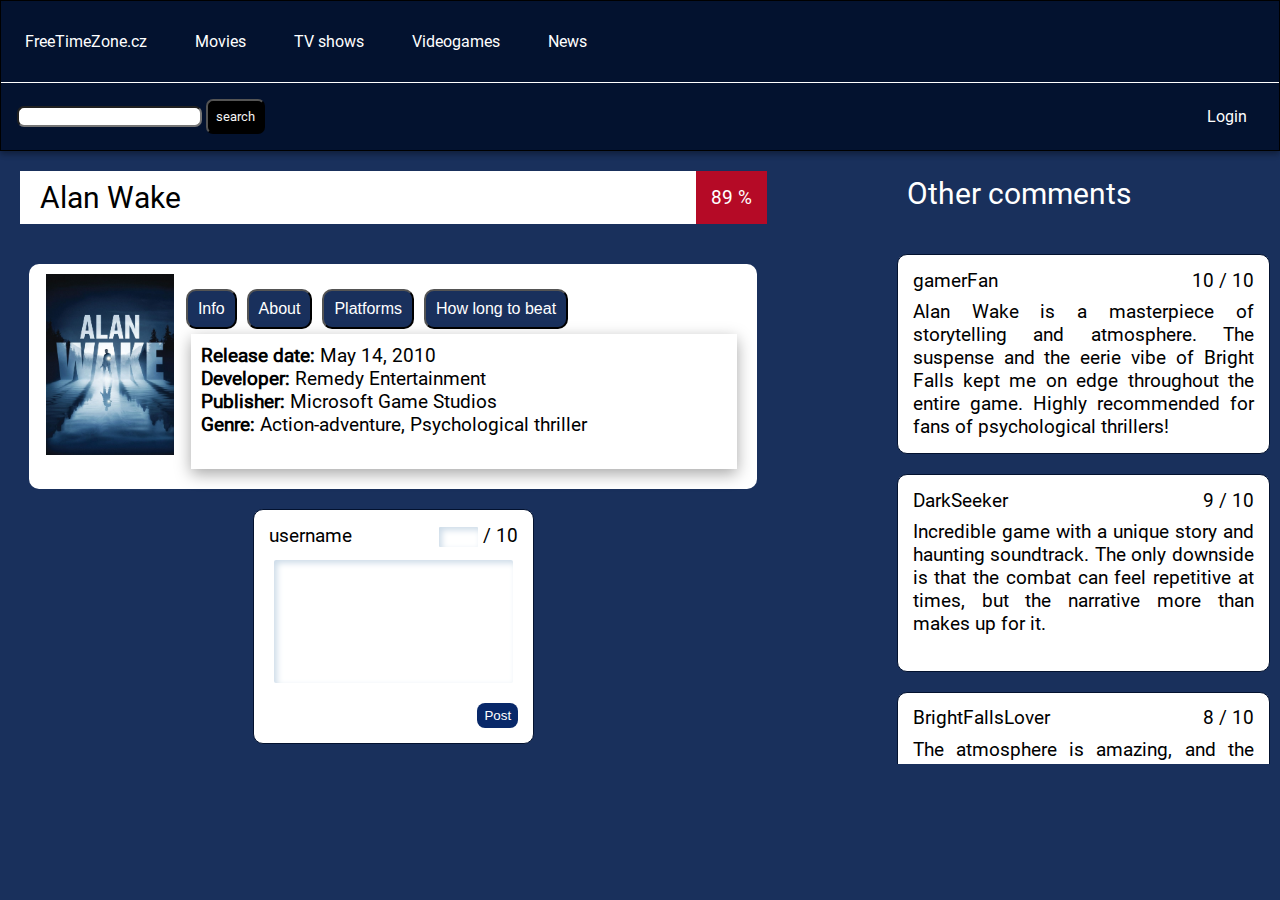
==== alan_wake.html @ 205c0676 "version 0.98" ====
<!DOCTYPE html>
<html lang="en">

<head>
    <meta charset="UTF-8">
    <meta name="viewport" content="width=device-width, initial-scale=1.0">
    <link rel="stylesheet" href="style.css">
    <title>Alan Wake</title>
</head>

<body>
    <nav class="nav-primary">
        <ul class="nav-primary__links">
            <li><a href="index.html">FreeTimeZone.cz</a></li>
            <li><a href="movies.html">Movies</a></li>
            <li><a href="shows.html">TV shows</a></li>
            <li><a href="videogames.html">Videogames</a></li>
            <li><a href="news.html">News</a></li>
            <li><a href="login.html" id="ul__login">Login</a></li>
        </ul>
        <form id="nav-primary__search">
            <input type="text">
            <input type="button" value="search">
        </form>
        <a href="login.html" id="login_under_ul">Login</a>
    </nav>
    <main class="main--title">
        <header class="title__header">
            <span class="title__header__name">Alan Wake</span>
            <div class="title__header__rating">89 %</div>
        </header>
        <div class="title__description">
            <img src="images/videogames/alan_wake.jpg" alt="Alan Wake">
            <div class="title__description__btns">
                <button onclick="openInfo()">Info</button>
                <button onclick="openAbout()">About</button>
                <button onclick="openPlatforms()">Platforms</button>
                <button onclick="openHowlongtobeat()">How long to beat</button>
            </div>
            <div class="title__description__info">
                <span id="title__description--bold">Release date:</span> May 14, 2010<br>
                <span id="title__description--bold">Developer:</span> Remedy Entertainment<br>
                <span id="title__description--bold">Publisher:</span> Microsoft Game Studios<br>
                <span id="title__description--bold">Genre:</span> Action-adventure, Psychological thriller<br><br>
            </div>

            <p class="title__description__about">Dive into the haunting world of Alan Wake, a psychological thriller where a writer’s words come to life, blurring the lines between reality and fiction. Set in the small town of Bright Falls, the game unravels a gripping narrative filled with suspense, mystery, and shadowy dangers. Alan must unravel the truth behind his wife’s disappearance while battling a dark presence that turns ordinary people into nightmarish foes. Will you brave the darkness and uncover the secrets of Bright Falls?</p>

            <div class="title__description__platforms">
                <ul>
                    <li>Xbox 360</li>
                    <li>Xbox one</li>
                    <li>Steam</li>
                    <li>Epic Games</li>
                </ul>
            </div>
            <div class="title__description__howlongtobeat">
                <class id="title__description--bold">story:</class> 7 h<br>
                <class id="title__description--bold">100%:</class> 20 h
            </div>
        </div>

        <script>
            const info = document.querySelector(".title__description__info");
            const about = document.querySelector(".title__description__about");
            const platforms = document.querySelector(".title__description__platforms");
            const Howlongtobeat = document.querySelector(".title__description__howlongtobeat");
            let active = info;

            active.style.display = "block";

            function openAbout() {
                active.style.display = "none";
                active = about;
                active.style.display = "block";
            }
            function openInfo() {
                active.style.display = "none";
                active = info;
                active.style.display = "block";
            }
            function openPlatforms() {
                active.style.display = "none";
                active = platforms;
                active.style.display = "block";
            }
            function openHowlongtobeat(){
                active.style.display = "none";
                active = Howlongtobeat;
                active.style.display = "block";
            }
        </script>

        <div class="title__user-comment">
            <header>
                username
                <span><input type="number" min="1" max="10" class="title__user-comment__rating"> / 10 </span>
            </header>
            <form>
                <textarea></textarea>
                <button type="submit">
                    Post
                </button>
            </form>
        </div>
        <header class="title__comments__other-comments">
            <h2>Other comments</h2>
        </header>
        <div class="title__comments">
            <div class="title__comments__comment">
                <header>
                    gamerFan
                    <span>10 / 10</span>
                </header>
                <p>Alan Wake is a masterpiece of storytelling and atmosphere. The suspense and the eerie vibe of Bright Falls kept me on edge throughout the entire game. Highly recommended for fans of psychological thrillers!</p>
            </div>
            <div class="title__comments__comment">
                <header>
                    DarkSeeker
                    <span>9 / 10</span>
                </header>
                <p>Incredible game with a unique story and haunting soundtrack. The only downside is that the combat can feel repetitive at times, but the narrative more than makes up for it.</p>
            </div>
            <div class="title__comments__comment">
                <header>
                    BrightFallsLover
                    <span>8 / 10</span>
                </header>
                <p>The atmosphere is amazing, and the story kept me hooked. I just wish there was more variety in the gameplay mechanics. Still, a fantastic experience!</p>
            </div>
            <div class="title__comments__comment">
                <header>
                    MysteryHunter
                    <span>10 / 10</span>
                </header>
                <p>Alan Wake is one of the best psychological thrillers out there. The attention to detail in the storytelling and world-building is phenomenal. A must-play!</p>
            </div>
        </div>
    </main>
</body>

</html>
---- style.css ----
@font-face {
    font-family: Roboto;
    src: url("fonts/Roboto-Regular.ttf");
}

@font-face {
    font-family: Roboto-medium;
    src: url("fonts/Roboto-Medium.ttf");
}
@font-face {
    font-family: Roboto-black;
    src: url("fonts/Roboto-Black.ttf");
}
@font-face {
    font-family: Roboto-italic;
    src: url("fonts/Roboto-Italic.ttf");
}
:ROOT {
    --color-background-A: #19305C;
    --color-element-A: #03122F;
    --font: "Roboto";
    --font-M: "Roboto-medium";
    --font-B: "Roboto-black";
    --font-I: "Roboto-italic";
    --font-background-articles: #03122F;
    --background--rating: #b50a26;
}

body {
    margin: 0;
    padding: 0;
    font-family: var(--font);
    background-color: var(--color-background-A);
}
.nav-primary {
    background-color: var(--color-element-A);
    border: black 1px solid;
    box-shadow: rgba(0, 0, 0, 0.16) 0px 3px 6px, rgba(0, 0, 0, 0.23) 0px 3px 6px;
    overflow: hidden;
}

.nav-primary__links {
    list-style-type: none;
    margin: 0;
    padding: 0;
    border-bottom: white solid 1px;
}

.nav-primary a, #ul__login {
    display: block;
    color: white;
    text-decoration: none;
    padding: 1rem 1.5rem;
    text-align: center;
    padding-top: auto;
    padding-bottom: auto;
    font-size: 1rem;
}
#ul__login{
    display: none;
}

.nav-primary a:hover {
    color: black;
    background-color: white;
    transition: color 0.1s ease-in;
    transition: background 0.1s ease;
    border-radius: 5px;
}

#login_under_ul {
    display: block;
    float: right;
    margin: 8px;
}

#nav-primary__search {
    margin: 1rem;
    display: inline-block;
}

#nav-primary__search input {
    border-radius: 7px;
}

#nav-primary__search input[type="button"] {
    background-color: black;
    color: whitesmoke;
    padding: 0.5rem 0.5rem;
    font-family: var(--font-A);
}

#nav-primary__search input[type="button"]:hover {
    background-color: orange;
    color: black;
    transition: background 0.1s ease;
    transition: color 0.1s ease;
    cursor: pointer;
}

#nav_primary__search input[type="text"] {
    padding: 0.5rem 0.625rem;
}

footer {
    background-color: var(--color-element-A);
    height: 5vh;
    color: white;
}

/*login.html and registration.html*/

.login {
    color: white;
    background-color: var(--color-element-A);
    padding: 50px;
    border-radius: 15px;
    box-shadow: rgba(0, 0, 0, 0.4) 0px 2px 4px, rgba(0, 0, 0, 0.3) 0px 7px 13px -3px, rgba(0, 0, 0, 0.2) 0px -3px 0px inset;
    position: absolute;
    top: 50%;
    left: 50%;
    transform: translate(-50%, -50%);
    text-align: center;
}
.login form {
    display: grid;
    grid-template-columns: 1fr;
    grid-row-gap: 5px;
    padding: 15px;
    color: white;
}
.login form input {
    background-color: white;
    border: none;
    padding: 5px;
    border-radius: 5px;
    color: black;
    margin-top: 5px;
    margin-bottom: 5px;
    margin-left: 5px;
}

.login form button {
    border-radius: 5px;
    padding: 5px 10px;
    margin: 5px;
    font-size: 1rem;
    background-color: white;
    cursor: pointer;
    justify-self: center;
}
.login form button:hover {
    background-color: #fffe;
    box-shadow: rgba(0, 0, 0, 0.25) 0px 54px 55px, rgba(0, 0, 0, 0.12) 0px -12px 30px, rgba(0, 0, 0, 0.12) 0px 4px 6px, rgba(0, 0, 0, 0.17) 0px 12px 13px, rgba(0, 0, 0, 0.09) 0px -3px 5px;
}
#registration__back{    
    display: block;
    width: 40px;
    filter: invert(1);
    padding: 5px;
    top:0;
    left: 0;
    cursor: pointer;
}
#registration__back:hover{
    filter: none;
    background-color: white;
    border-radius: 5px;
}
/* movies.html, tvshows.html and videogames.html */
#btn--filter{
    background-color: white;
    width: 100%;
    text-align: center;
    cursor: pointer;
    border: white 1px solid;

}
#btn--filter img {
    margin-top: 5px;
    margin-bottom: 5px;
}

#btn--filter:hover {
    background-color: var(--color-element-A);
}
#btn--filter:hover img {
    filter: invert(1);

}
.filters {
    display: none;
    color: white;
    background-color: var(--color-element-A);

}
.filters::first-line {
    font-weight: 600;
    font-size: 24px;
}

.list {
    display: grid;
    grid-template-columns: 1fr;
}
.list__title {
    width: 300px;
    position: relative;
    margin: 15px;
    padding-top: 15px;
    box-shadow: rgba(0, 0, 0, 0.35) 0px 5px 15px;
    justify-self: center;
    cursor: pointer;
    
}
.list__title:hover {
    transform: scale(1.05);
    box-shadow: rgba(0, 0, 0, 0.25) 0px 54px 55px, rgba(0, 0, 0, 0.12) 0px -12px 30px, rgba(0, 0, 0, 0.12) 0px 4px 6px, rgba(0, 0, 0, 0.17) 0px 12px 13px, rgba(0, 0, 0, 0.09) 0px -3px 5px;

}
.list__title__picture {
    width: fit-content;
    height: fit-content;
    position: relative;
    margin: auto;
}
.list__title__picture img {
    height: 300px;
    object-fit:inherit;
    margin-top: 15px;
    margin-bottom: 5px;
}

.list__title img:hover {
    transform: scale(1.01);
}
.list__title__rating{
    display: block;
    box-sizing: content-box;
    position: absolute;
    font: var(--font-B);
    font-size: 1.5rem;
    color: black;
    z-index: 1px;
    top: 0.8rem;
    left: 0;
    padding: 0.8rem;
    background-color:var(--background--rating);
    border-bottom-right-radius: 2px;  
}
.list__title__picture:hover  .list__title__rating{
    display: none;
}
.list__title__description {
    width: fit-content;
    display: block;
    margin: auto;
    padding-bottom: 30px;
    color: white;

}
.list__title__description__name {
    color: black;
    font: var(--font-B);
    font-size: 24px;
    margin-bottom: 10px;
    text-justify: center;

}
.list a {
    text-decoration: none;
}

/*Styles for all movies, shows and videogames*/


.title__header{
    position: sticky;
    top: 10px;
    background-color: white;
    display: flex;
    justify-content:space-between;
    margin: 20px;
}
.title__header__name{
    align-self: center;
    margin-left: 20px;
    background-color: white;
    font-size: 30px;
    color: black;
}
.title__header__rating{
    padding: 15px;
    align-self: center;
    background-color: #b50a26;
    color: white;

}
.title__description {
    border-radius: 10px;
    margin: 20px;
    background-color: white;
    padding: 10px;
    text-overflow:clip;
}
.title__description img {
    display: block;
    width: 25vh;
    margin-left: auto;
    margin-right: auto;
    margin-bottom: 10px;
}
.title__description__btns {
    margin-top: 10px;
    margin-bottom: 10px;
    display: flex;
    justify-content: flex-start;
    width: 100%;
    height: 50px;
}
.title__description__btns button {
    background-color: var(--color-background-A);
    color: white;
    font-size: 1rem;
    margin: 5px;
    padding: 5px 10px;
    border-radius: 10px;
    cursor: pointer;
}
.title__description__btns button:hover {
    background-color: #23437d ;
}
.title__description__info {
    display: none;
    box-shadow: rgba(0, 0, 0, 0.35) 0px 5px 15px;
    text-align: justify;
    margin: 10px;
    padding: 10px;
}
#title__description--bold {
    font: var(--font-B);
    font-weight: 600;
}
.title__description__about {
    display: none;
    margin: 10px;
    padding: 5px;
    box-shadow: rgba(0, 0, 0, 0.35) 0px 5px 15px;
    text-align: justify;
}
.title__description__platforms{
    margin: 10px;
    display: none;
    box-shadow: rgba(0, 0, 0, 0.35) 0px 5px 15px;
}
.title__description__episodes{
    display: none;
}
.title__description__howlongtobeat{
    margin: 10px;
    padding: 10px;
    display: none;
    box-shadow: rgba(0, 0, 0, 0.35) 0px 5px 15px;
}

.title__description__episodes select{
    margin-top: 20px;
    margin-left: 20px;
    padding: 10px 0px;
    font-size: 1rem;
}
.title__description__episodes > #episodes > ol{
    box-shadow: rgba(0, 0, 0, 0.35) 0px 5px 15px;
    padding-top: 10px;
    padding-bottom: 10px;

}
.title__user-comment{
    width: calc(90% - 20px);
    aspect-ratio: 2;
    margin: auto;
    margin-bottom: 20px;
    display: grid;
    grid-template-columns: 1fr;
    grid-template-rows: 30px 1fr;
    grid-template-areas: "header"
                         "form";
    background-color: white;
    border: #03122F 1px solid;
    padding: 10px;
    border-radius: 10px;
}

.title__user-comment > header {
    grid-area: "header";
    display: flex;
    justify-content: space-between;
    align-items: center;
    margin: 5px;
}
.title__user-comment > form {
    grid-area: "form" ;
    justify-content: end;
}

.title__user-comment textarea {
    width: 90%;
    aspect-ratio: 2;
    margin: 10px;
    padding: 3px;
    resize: none;
    border: none;
    box-shadow: rgb(204, 219, 232) 3px 3px 6px 0px inset, rgba(255, 255, 255, 0.5) -3px -3px 6px 1px inset;
    border-radius: 2px;
    text-overflow: ellipsis;
    text-align: justify;
}
.title__user-comment button {
    display: block;
    margin: 5px;
    padding: 5px 7px;
    justify-self: end;
    color: white;
    background-color:#082869;
    border: none;
    border-radius: 8px;
    cursor: pointer;
}
.title__user-comment button:hover {
    background-color:#051a44 ;
    box-shadow: rgba(0, 0, 0, 0.15) 1.95px 1.95px 2.6px;
    transition: background 0.1s ease;
}
.title__user-comment__rating {
    font-size: 16px;
    width:35px;
    border: none;
    border-radius: 1px;
    box-shadow: rgb(204, 219, 232) 3px 3px 6px 0px inset, rgba(255, 255, 255, 0.5) -3px -3px 6px 1px inset;
    
}
.title__comments {
    display: flex;
    justify-content: center;
    flex-wrap: wrap;
}
.title__comments__comment {
    width: 90%;
    margin: 20px;
    aspect-ratio: 2;
    display: grid;
    grid-template-columns: 1fr;
    grid-template-rows: 30px 1fr;
    grid-template-areas: "header"
                         "review";
    background-color: white;
    border: #03122F 1px solid;
    padding: 10px;
    margin: 10px;
    border-radius: 10px;
}
.title__comments__comment header {
    grid-area: "header";
    display: flex;
    justify-content: space-between;
    align-items: center;
    margin: 5px;
}
.title__comments__comment p {
    grid-area: "review";
    margin: 5px;
    text-align: justify;
}
.title__comments__other-comments h2{
    color:white;
    font: var(--font-B);
    margin-left: 20px;
    font-size: 30px;
}

/* News */
.news {
    margin: 20px;
    display: flex;
    flex-direction: row;
    justify-content: center;
    flex-wrap: wrap;

}
.news article {
    display: grid;
    grid-template-columns: 1fr;
    grid-template-rows: 50px 1fr;
    margin: 20px;
    padding: 10px;
    aspect-ratio: 16/9;
    max-width: 15rem;
    flex-grow: 1;
    padding: 20px;
    border-radius: 15px;
    background-color:var(--font-background-articles);
    color:white;
    box-shadow: rgba(0, 0, 0, 0.25) 0px 54px 55px, rgba(0, 0, 0, 0.12) 0px -12px 30px, rgba(0, 0, 0, 0.12) 0px 4px 6px, rgba(0, 0, 0, 0.17) 0px 12px 13px, rgba(0, 0, 0, 0.09) 0px -3px 5px;
    cursor: pointer;
}
.news article:hover {
    transform: scale(1.05);
}
.news a {
    text-decoration: none;
}
.news article header {
    align-self: center;
    text-align: center;
    margin-bottom: 10px;
    font-family: var(--font-B);
}

.news article section {
    text-align: justify;
    color:white;
}
#news--videogame {
    border:#64F58D 10px solid;
}
#news--tvshow {
    border: #C75000 10px solid;
}
#news--movie {
    border: #621B00 10px solid;
}
#news__article__release-date{
    font-family: var(--font-I);
    font-weight: 300;
    font-style: italic;
    text-align: right;
    margin-top: 5px;
}
.news__aside-opener{
    width: 100%;
    height: 50px;
    cursor: pointer;
}
.news__aside-opener > img {
    height: 30px;
    margin-top: auto;
    margin-bottom: auto;
}
.news__aside-opener:hover {
    background-color: black;
}
.news__aside-opener:hover > img {
    filter: invert(1);
}
.news__opener--package{
    position: sticky;
    top: 0;
}
.news__aside{
    display: none;
    height: fit-content;
    background-color: var(--color-element-A);
    color: white;
    padding: 20px;
    box-shadow: rgba(50, 50, 93, 0.25) 0px 13px 27px -5px, rgba(0, 0, 0, 0.3) 0px 8px 16px -8px;
}
.news__aside__sort{
    margin-bottom: 15px;
}
.news__aside__sort::first-line{
    font-size: 20px;
    font-weight: 600;
}
.news__aside__newsletter > label{
    margin-right: 10px;
}
/* article.html */
.article__author {
    height: 100px;
    margin: 15px;
    color: white;
}
.article__author > img {
    width: 50px;
    filter: invert(1);
}
.main--article article {
    box-shadow: rgba(0, 0, 0, 0.25) 0px 54px 55px, rgba(0, 0, 0, 0.12) 0px -12px 30px, rgba(0, 0, 0, 0.12) 0px 4px 6px, rgba(0, 0, 0, 0.17) 0px 12px 13px, rgba(0, 0, 0, 0.09) 0px -3px 5px;
    color: white;
    background-color: var(--color-element-A);
    padding: 10px;
}
.main--article article section {
    text-justify: justify;
    color: white;
    margin: 10px;
}
.main--article article header {
    margin-left: 10px;
}
.article__release-date {
    font-style: italic;
    margin: 10px;
}
.article__user-comment{
    color: white;
    width: calc(90% - 20px);
    aspect-ratio: 2;
    margin: auto;
    margin-top: 20px;
    margin-bottom: 20px;
    display: grid;
    grid-template-columns: 1fr;
    grid-template-rows: 30px 1fr;
    grid-template-areas: "header"
                         "form";
    background-color: var(--color-element-A);
    border: #03122F 1px solid;
    padding: 10px;
    border-radius: 10px;
}

.article__user-comment > header {
    color: white;
    grid-area: "header";
    margin: 5px;
}
.article__user-comment > form {
    grid-area: "form" ;
    justify-content: end;
}
.article__user-comment textarea {
    color: white;
    width: 90%;
    aspect-ratio: 2;
    margin: 10px;
    padding: 3px;
    resize: none;
    border: none;
    box-shadow: rgb(204, 219, 232) 3px 3px 6px 0px inset, #03122F -3px -3px 6px 1px inset;
    border-radius: 2px;
    text-overflow: ellipsis;
    text-align: justify;
    background-color: #03122F;
}
.article__user-comment button {
    display: block;
    margin: 5px;
    padding: 5px 7px;
    justify-self: end;
    color: white;
    background-color:#082869;
    border: none;
    border-radius: 8px;
    cursor: pointer;
}
.article__user-comment button:hover {
    background-color:#051a44 ;
    box-shadow: rgba(0, 0, 0, 0.15) 1.95px 1.95px 2.6px;
    transition: background 0.1s ease;
}
.article__user-comment__rating {
    font-size: 16px;
    width:35px;
    border: none;
    border-radius: 1px;
    box-shadow: rgb(204, 219, 232) 3px 3px 6px 0px inset, rgba(255, 255, 255, 0.5) -3px -3px 6px 1px inset;
    
}
.article__comments__other-comments h2{
    color:white;
    font: var(--font-B);
    margin-left: 20px;
    font-size: 30px;
}
.article__comments {
    display: flex;
    justify-content: center;
    flex-wrap: wrap;
}
.article__comments__comment {
    width: 90%;
    margin: 20px;
    aspect-ratio: 2;
    display: grid;
    grid-template-columns: 1fr;
    grid-template-rows: 30px 1fr;
    grid-template-areas: "header"
                         "review";
    background-color: white;
    border: #03122F 1px solid;
    padding: 10px;
    margin: 10px;
    border-radius: 10px;
    background-color: var(--color-element-A);
    color: white;
    box-shadow: rgba(6, 24, 44, 0.4) 0px 0px 0px 2px, rgba(6, 24, 44, 0.65) 0px 4px 6px -1px, rgba(255, 255, 255, 0.08) 0px 1px 0px inset;
}
.article__comments__comment header {
    grid-area: "header";
    display: flex;
    justify-content: space-between;
    align-items: center;
    margin: 5px;
}
.article__comments__comment p {
    grid-area: "review";
    margin: 5px;
    text-align: justify;
}
@media screen and (max-width: 371px) {
    #ul__login{
        display: block;
    }
    #login_under_ul{
        display: none;
    }
}
@media screen and (min-width: 425px) {
    .login form {
        grid-template-columns: 40% 60%;
    }
    .login form label {
        align-self: center;
        justify-self: center;
        margin-right: 10px;
    }
    .login form label {
        align-content: center;
    }
}
@media screen and (min-width: 586px) {
    .article__user-comment{
        width: 60%;
    }
    .article__comments__comment{
        width: 60%;
    }
}
@media screen and (min-width: 624px) {
    /* navbar */
    .nav-primary__links {
        display: flex;
        flex-wrap: nowrap;
        justify-content: space-evenly;

    }
    .nav-primary__links li {
        margin-top: 15px;
        margin-bottom: 15px;
    }
    /*movies.html, show.html and videogames.html*/
    .list{
        grid-template-columns: repeat(2, 1fr);
    }
    /*Styles for all movies, shows and videogames*/
    .title__comments__comment {
        width: 40%;
    }
    .title__description img {
        width: 50%;
    }
}
@media screen and (min-width: 750px) {
    /*navbar*/
    .nav-primary__links {
        justify-content: flex-start;
    }
    /*movies.html, tvshows.html and videogames.html*/
    #btn--filter {
        display: none;
    }
    .filters {
        position: sticky;
        top: 0;
        left: 0;
        padding: 40px;
        display: block;
        float: left;
        width: 20%;
        height: 100vh;
    }
    .list {
        margin-left: 20%;
        grid-template-columns: repeat(3, 1fr);
    }
    /* article.html */
    .main--article article {
        width: 90%;
        margin: auto;
    }
    .article__user-comment{
        width: 400px;
    }
    .article__comments__comment{
        width: 400px;
    }

}
@media screen and (min-width: 978px) {
    
    /*Styles for all movies, shows and videogames*/
    .main--title{
        font-size: 1.2rem;
        height: 1vh;
        display: grid;
        grid-template-columns: 1fr 0.5fr;
        grid-template-rows: auto auto auto;
        grid-column-gap: 100px;
    }
    .title__header {
        grid-column: 1 / 2;
        grid-row: 1 / 2;
    }
    .title__comments__other-comments{
        grid-column: 2 / 3;
        grid-row: 1 / 2;
    }
    .title__description {
        grid-column: 1 / 2;
        grid-row: 2 / 3;
        display: grid;
        grid-template-columns: 20% 1fr;
        grid-template-rows: 50px auto;        
        justify-self: center;
        width: 90%;
        margin: 20px;
    }
    .title__description img {
        grid-column: 1 / 2;
        grid-row: 1 / 3;
        display: inline;
        float: left;
        width: 90%;
    }
    .title__description__btns button{
        align-content: center;
    }
    .title__user-comment{
        grid-column: 1 / 2;
        grid-row: 3 / 4;
        width: 33%;
        aspect-ratio: 3 / 2 ;

    }
    .title__comments__comment{
        width: 90%;
    }
    .title__comments {
        grid-column: 2 / 3;
        grid-row: 2 / 4;
        overflow-y: scroll;
    }
}
@media screen and (min-width: 1024px) {
    /* news */
    .news {
        display: block;
    }
    .news article {
        aspect-ratio: 16/1;
        width: 50%;
        max-width: none;
    }
    .news article header{
        text-align: left;
    }
    .news__aside-opener{
        display: none;
    }
    .news__aside {
        display: block;
        float: right;
        width: 30%;
        height: 100vh;
    }
}
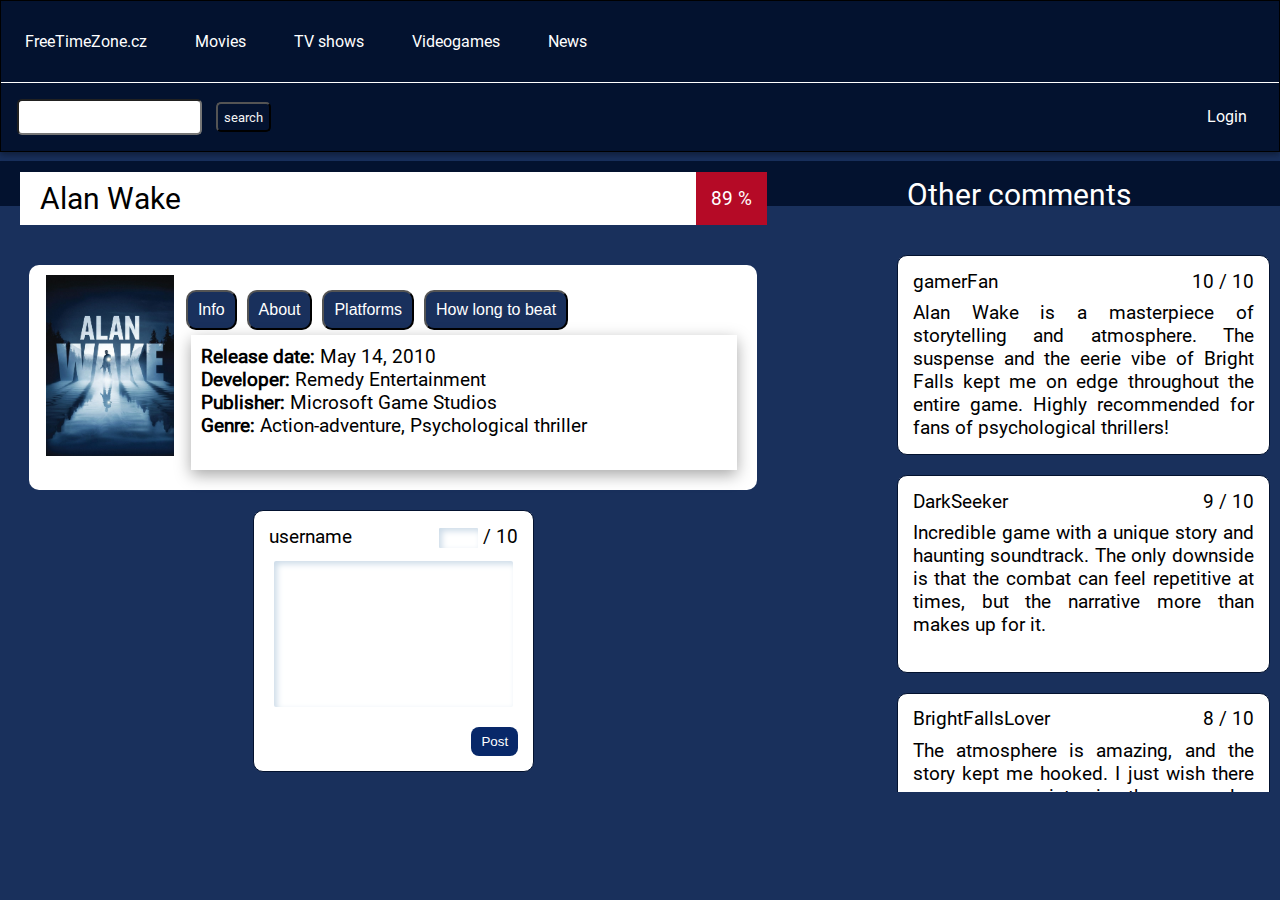
==== commit 55b1b3f3: "version 1.01" ====
--- a/alan_wake.html
+++ b/alan_wake.html
@@ -137,6 +137,9 @@
             </div>
         </div>
     </main>
+    <footer>
+
+    </footer>
 </body>
 
 </html>
--- a/style.css
+++ b/style.css
@@ -79,23 +79,30 @@
     display: inline-block;
 }
 
+#nav-primary__search {
+    margin: 1rem;
+}
+
 #nav-primary__search input {
-    border-radius: 7px;
+    border-radius: 5px;
+    height: 30px;
 }
 
 #nav-primary__search input[type="button"] {
-    background-color: black;
+    background-color: var(--color-element-A);
     color: whitesmoke;
-    padding: 0.5rem 0.5rem;
     font-family: var(--font-A);
 }
 
 #nav-primary__search input[type="button"]:hover {
-    background-color: orange;
-    color: black;
+    background-color: #01050e;
     transition: background 0.1s ease;
     transition: color 0.1s ease;
     cursor: pointer;
+}
+
+#nav-primary__search input[type="text"] {
+    margin-right: 10px;
 }
 
 #nav_primary__search input[type="text"] {
@@ -189,6 +196,7 @@
 
 }
 .filters {
+    padding: 20px;
     display: none;
     color: white;
     background-color: var(--color-element-A);
@@ -377,7 +385,6 @@
 }
 .title__user-comment{
     width: calc(90% - 20px);
-    aspect-ratio: 2;
     margin: auto;
     margin-bottom: 20px;
     display: grid;
@@ -405,7 +412,7 @@
 
 .title__user-comment textarea {
     width: 90%;
-    aspect-ratio: 2;
+    aspect-ratio: 5 / 3;
     margin: 10px;
     padding: 3px;
     resize: none;
@@ -418,7 +425,7 @@
 .title__user-comment button {
     display: block;
     margin: 5px;
-    padding: 5px 7px;
+    padding: 7px 10px;
     justify-self: end;
     color: white;
     background-color:#082869;
@@ -574,6 +581,12 @@
 .news__aside__newsletter > label{
     margin-right: 10px;
 }
+.news__aside__newsletter button {
+    cursor: pointer;
+    padding: 3px 7px;
+    background-color: #283e6b;
+    color: white;
+}
 /* article.html */
 .article__author {
     height: 100px;
@@ -629,24 +642,24 @@
     grid-area: "form" ;
     justify-content: end;
 }
+
 .article__user-comment textarea {
-    color: white;
     width: 90%;
-    aspect-ratio: 2;
+    aspect-ratio: 5 / 3;
     margin: 10px;
     padding: 3px;
     resize: none;
     border: none;
-    box-shadow: rgb(204, 219, 232) 3px 3px 6px 0px inset, #03122F -3px -3px 6px 1px inset;
+    box-shadow: rgb(204, 219, 232) 3px 3px 6px 0px inset, rgba(255, 255, 255, 0.5) -3px -3px 6px 1px inset;
     border-radius: 2px;
     text-overflow: ellipsis;
     text-align: justify;
-    background-color: #03122F;
+    background-color: var(--color-element-A);
 }
 .article__user-comment button {
     display: block;
     margin: 5px;
-    padding: 5px 7px;
+    padding: 7px 10px;
     justify-self: end;
     color: white;
     background-color:#082869;
@@ -753,12 +766,23 @@
     .list{
         grid-template-columns: repeat(2, 1fr);
     }
+    .list__title{
+        width: 85%;
+    }
+    .list__title__picture > img {
+        height: 280px;
+    }
     /*Styles for all movies, shows and videogames*/
     .title__comments__comment {
         width: 40%;
     }
     .title__description img {
+        width: 30%;
+    }
+    .title__user-comment {
         width: 50%;
+    }
+    .title__description > img {
     }
 }
 @media screen and (min-width: 750px) {
@@ -766,24 +790,7 @@
     .nav-primary__links {
         justify-content: flex-start;
     }
-    /*movies.html, tvshows.html and videogames.html*/
-    #btn--filter {
-        display: none;
-    }
-    .filters {
-        position: sticky;
-        top: 0;
-        left: 0;
-        padding: 40px;
-        display: block;
-        float: left;
-        width: 20%;
-        height: 100vh;
-    }
-    .list {
-        margin-left: 20%;
-        grid-template-columns: repeat(3, 1fr);
-    }
+
     /* article.html */
     .main--article article {
         width: 90%;
@@ -851,6 +858,20 @@
         grid-row: 2 / 4;
         overflow-y: scroll;
     }
+    /*movies.html, videogames.html and shows.html*/
+    #btn--filter {
+        display: none;
+    }
+    .filters {
+        position: sticky;
+        top: 0;
+        left: 0;
+        padding: 40px;
+        display: block;
+        float: left;
+        width: 20%;
+        height: 100vh;
+    }
 }
 @media screen and (min-width: 1024px) {
     /* news */
@@ -874,4 +895,8 @@
         width: 30%;
         height: 100vh;
     }
+    /*movies.html, show.html and videogames.html*/
+    .list{
+        grid-template-columns: repeat(3, 1fr);
+    }
 }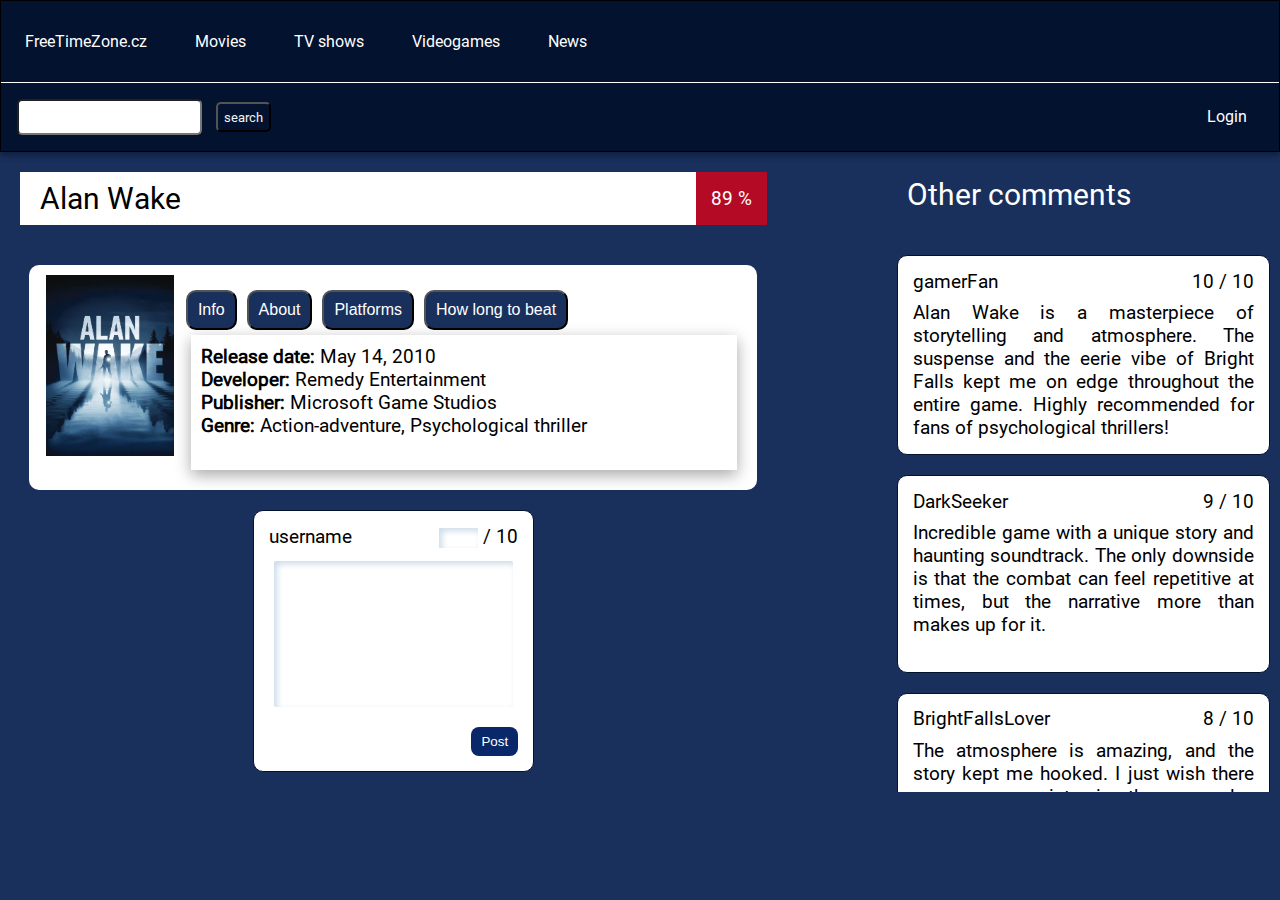
==== commit eeedff44: "version 1.05" ====
--- a/alan_wake.html
+++ b/alan_wake.html
@@ -137,9 +137,6 @@
             </div>
         </div>
     </main>
-    <footer>
-
-    </footer>
 </body>
 
 </html>
--- a/style.css
+++ b/style.css
@@ -160,7 +160,7 @@
     background-color: #fffe;
     box-shadow: rgba(0, 0, 0, 0.25) 0px 54px 55px, rgba(0, 0, 0, 0.12) 0px -12px 30px, rgba(0, 0, 0, 0.12) 0px 4px 6px, rgba(0, 0, 0, 0.17) 0px 12px 13px, rgba(0, 0, 0, 0.09) 0px -3px 5px;
 }
-#registration__back{    
+#login__back{    
     display: block;
     width: 40px;
     filter: invert(1);
@@ -721,7 +721,7 @@
     margin: 5px;
     text-align: justify;
 }
-@media screen and (max-width: 371px) {
+@media screen and (max-width: 380px) {
     #ul__login{
         display: block;
     }
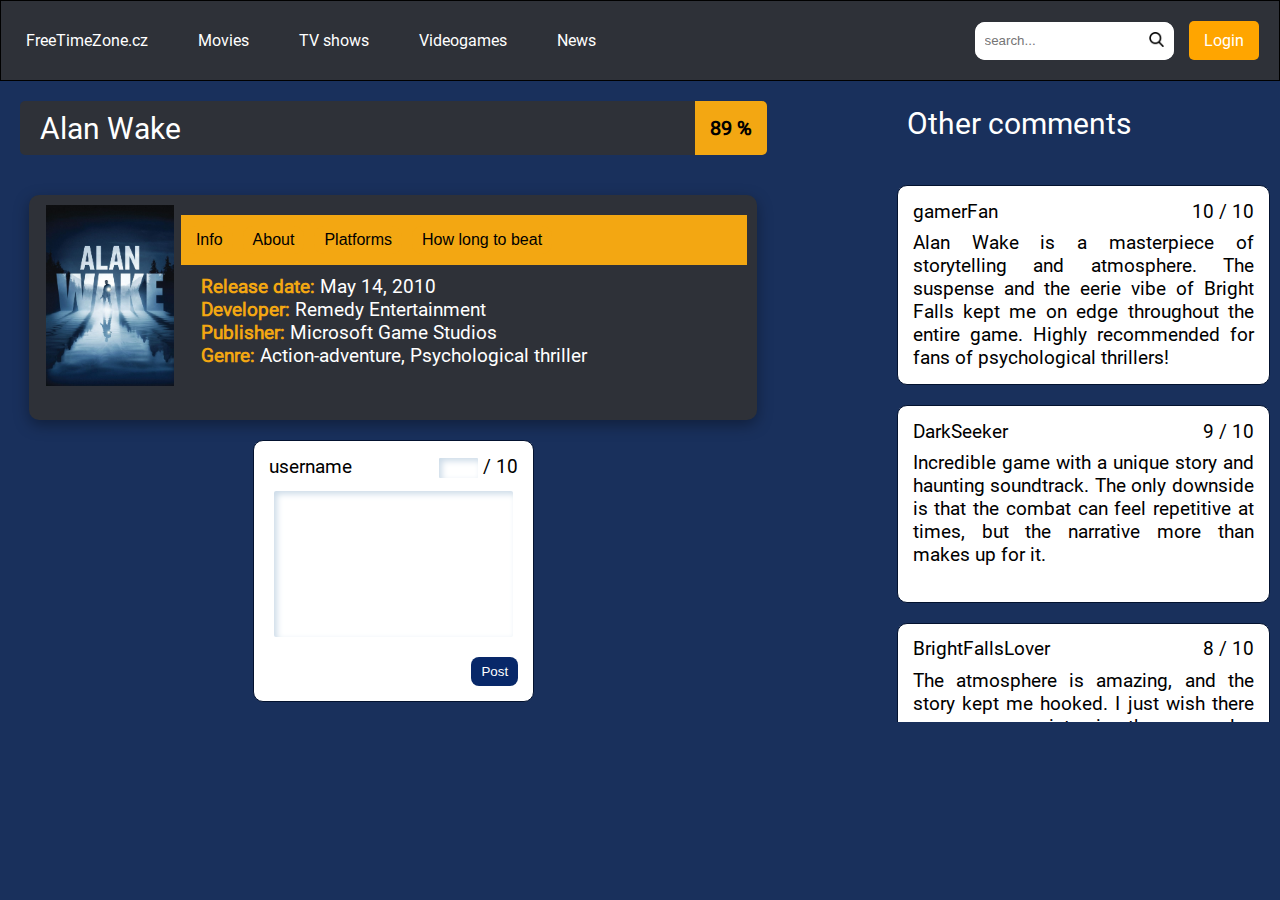
==== commit e3da6138: "version 2.0" ====
--- a/alan_wake.html
+++ b/alan_wake.html
@@ -10,19 +10,22 @@
 
 <body>
     <nav class="nav-primary">
-        <ul class="nav-primary__links">
-            <li><a href="index.html">FreeTimeZone.cz</a></li>
-            <li><a href="movies.html">Movies</a></li>
-            <li><a href="shows.html">TV shows</a></li>
-            <li><a href="videogames.html">Videogames</a></li>
-            <li><a href="news.html">News</a></li>
-            <li><a href="login.html" id="ul__login">Login</a></li>
-        </ul>
-        <form id="nav-primary__search">
-            <input type="text">
-            <input type="button" value="search">
-        </form>
-        <a href="login.html" id="login_under_ul">Login</a>
+        <div class = "nav-primary__navbar">
+            <ul class="nav-primary__links">
+                <li><a href="index.html">FreeTimeZone.cz</a></li>
+                <li><a href="movies.html">Movies</a></li>
+                <li><a href="shows.html">TV shows</a></li>
+                <li><a href="videogames.html">Videogames</a></li>
+                <li><a href="news.html">News</a></li>
+            </ul>
+            <div class="nav-primary__form_login">
+                <form id="nav-primary__search">
+                    <input type="text" placeholder="search...">
+                    <button><img src="icons/search.png"></button>
+                </form>
+                <a href="login.html" id="login">Login</a>
+            </div>
+        </div>
     </nav>
     <main class="main--title">
         <header class="title__header">
--- a/style.css
+++ b/style.css
@@ -17,7 +17,8 @@
 }
 :ROOT {
     --color-background-A: #19305C;
-    --color-element-A: #03122F;
+    --color-element-A: #F3A712;
+    --color-element-B: #2E3138;
     --font: "Roboto";
     --font-M: "Roboto-medium";
     --font-B: "Roboto-black";
@@ -33,20 +34,24 @@
     background-color: var(--color-background-A);
 }
 .nav-primary {
-    background-color: var(--color-element-A);
-    border: black 1px solid;
-    box-shadow: rgba(0, 0, 0, 0.16) 0px 3px 6px, rgba(0, 0, 0, 0.23) 0px 3px 6px;
-    overflow: hidden;
-}
-
-.nav-primary__links {
+    font-family: roboto;
+    height: fit-content;
+    border: 1px solid black;
+    background-color: var(--color-element-B);
+}
+.nav-primary__navbar{
+    display: grid;
+    grid-template-columns: 1fr;
+    height: 100%;
+    align-items: center;
+}
+.nav-primary__links{
     list-style-type: none;
     margin: 0;
     padding: 0;
-    border-bottom: white solid 1px;
-}
-
-.nav-primary a, #ul__login {
+    list-style: none;
+}
+.nav-primary__links a {
     display: block;
     color: white;
     text-decoration: none;
@@ -56,78 +61,114 @@
     padding-bottom: auto;
     font-size: 1rem;
 }
-#ul__login{
-    display: none;
-}
-
-.nav-primary a:hover {
+#login{
+    color: white;
+    text-decoration: none;
+    margin: 5px;
+    padding: 10px;
+    padding-left: 15px;
+    padding-right: 15px;
+    border-radius: 5px;
+}
+.nav-primary__form_login {
+    margin: 15px;
+    display: flex;
+    align-items: center;
+    justify-content: space-between;
+}
+.nav-primary__form_login form{
+    width: 150px;
+    display: flex;
+    background-color: white;
+    border-radius: 10px;
+    margin-right: 10px;
+}
+.nav-primary__form_login form input {
+    width: 80%;
+    padding: 10px;
+    border-radius: 10px;
+    border: none;
+    background-color: white;
+}
+.nav-primary__form_login form button {
+    padding: 10px;
+    border-radius: 4px 10px 10px 4px ;
+    border: none;
+    background-color: white;
+}
+.nav-primary__form_login form button:hover{
+    background-color: silver;
+    cursor: pointer;
+    outline: 3px solid black;
+}
+.nav-primary__form_login form button img {
+    width: 15px;
+}
+.nav-primary__form_login form input:focus{
+    outline: none;
+}
+.nav-primary__form_login form:hover, .nav-primary__form_login form:focus-within{
+    outline: 3px solid black;
+}
+.nav-primary__links a:hover {
+    background-color: white;
     color: black;
-    background-color: white;
-    transition: color 0.1s ease-in;
-    transition: background 0.1s ease;
+}
+#login{
+    background-color: orange;
+    margin: 5px;
+            padding: 10px;
+            padding-left: 15px;
+            padding-right: 15px;
+            border-radius: 5px;
+}
+#login:hover{
+    background-color: rgb(255, 180, 42);
+    outline: 3px solid black;
+    transform: scale(1.05);
+}
+
+
+footer {
+    background-color: var(--color-element-A);
+    height: 5vh;
+    color: white;
+}
+
+/* login.html */
+
+.main--login{
+    height: 100vh;
+    display: flex;
+    justify-content: center;
+    align-items: center;
+}
+.login {
+
+    height: 350px;
+    width: 250px;
+    color: white;
+    background-color: var(--color-element-B); 
+    border-radius: 15px;
+    text-align: center;
+    padding: 25px;
+    outline: 5px solid white;
+}
+.login__back {
+    float: right;
+    height: 32px;
     border-radius: 5px;
 }
-
-#login_under_ul {
-    display: block;
-    float: right;
-    margin: 8px;
-}
-
-#nav-primary__search {
-    margin: 1rem;
-    display: inline-block;
-}
-
-#nav-primary__search {
-    margin: 1rem;
-}
-
-#nav-primary__search input {
-    border-radius: 5px;
-    height: 30px;
-}
-
-#nav-primary__search input[type="button"] {
-    background-color: var(--color-element-A);
-    color: whitesmoke;
-    font-family: var(--font-A);
-}
-
-#nav-primary__search input[type="button"]:hover {
-    background-color: #01050e;
-    transition: background 0.1s ease;
-    transition: color 0.1s ease;
-    cursor: pointer;
-}
-
-#nav-primary__search input[type="text"] {
-    margin-right: 10px;
-}
-
-#nav_primary__search input[type="text"] {
-    padding: 0.5rem 0.625rem;
-}
-
-footer {
-    background-color: var(--color-element-A);
-    height: 5vh;
-    color: white;
-}
-
-/*login.html and registration.html*/
-
-.login {
-    color: white;
-    background-color: var(--color-element-A);
-    padding: 50px;
-    border-radius: 15px;
-    box-shadow: rgba(0, 0, 0, 0.4) 0px 2px 4px, rgba(0, 0, 0, 0.3) 0px 7px 13px -3px, rgba(0, 0, 0, 0.2) 0px -3px 0px inset;
-    position: absolute;
-    top: 50%;
-    left: 50%;
-    transform: translate(-50%, -50%);
-    text-align: center;
+.login__back:hover {
+    background-color: var(--color-element-B);
+}
+.login__back:hover > img {
+    filter: none;
+    transform: scale(1.01);
+}
+.login a img {
+    height: 32px;
+    filter: invert(1);
 }
 .login form {
     display: grid;
@@ -136,44 +177,92 @@
     padding: 15px;
     color: white;
 }
+.login label{
+    text-align: left;
+    margin-left: 5px;
+}
 .login form input {
-    background-color: white;
     border: none;
     padding: 5px;
     border-radius: 5px;
-    color: black;
     margin-top: 5px;
     margin-bottom: 5px;
     margin-left: 5px;
 }
 
 .login form button {
+    color: white;
     border-radius: 5px;
     padding: 5px 10px;
     margin: 5px;
     font-size: 1rem;
-    background-color: white;
+    background-color: var(--color-element-A);
     cursor: pointer;
     justify-self: center;
 }
 .login form button:hover {
-    background-color: #fffe;
-    box-shadow: rgba(0, 0, 0, 0.25) 0px 54px 55px, rgba(0, 0, 0, 0.12) 0px -12px 30px, rgba(0, 0, 0, 0.12) 0px 4px 6px, rgba(0, 0, 0, 0.17) 0px 12px 13px, rgba(0, 0, 0, 0.09) 0px -3px 5px;
-}
-#login__back{    
-    display: block;
-    width: 40px;
-    filter: invert(1);
+    transform: scale(1.05);
+    background-color: #ecac2b;
+}
+
+
+/* registration.html */
+
+.main--registration{
+    height: 100vh;
+    display: flex;
+    justify-content: center;
+    align-items: center;
+    
+}
+
+.registration{
+    height: 450px;
+    width: 250px;
+    color: white;
+    background-color: var(--color-element-B); 
+    border-radius: 15px;
+    text-align: center;
+    padding: 25px;
+    outline: 5px solid white;
+}
+
+.registration form {
+    display: grid;
+    grid-template-columns: 1fr;
+    grid-row-gap: 5px;
+    padding: 15px;
+    color: white;
+}
+.registration label{
+    text-align: left;
+    margin-left: 5px;
+}
+.registration form input {
+    border: none;
     padding: 5px;
-    top:0;
-    left: 0;
-    cursor: pointer;
-}
-#registration__back:hover{
-    filter: none;
-    background-color: white;
     border-radius: 5px;
-}
+    margin-top: 5px;
+    margin-bottom: 5px;
+    margin-left: 5px;
+}
+
+.registration form button {
+    color: white;
+    border-radius: 5px;
+    padding: 5px 10px;
+    margin: 15px;
+    font-size: 1rem;
+    background-color: var(--color-element-A);
+    cursor: pointer;
+    justify-self: center;
+}
+.registration form button:hover {
+    transform: scale(1.05);
+    background-color: #ecac2b;
+}
+
+
 /* movies.html, tvshows.html and videogames.html */
 #btn--filter{
     background-color: white;
@@ -196,22 +285,59 @@
 
 }
 .filters {
-    padding: 20px;
     display: none;
     color: white;
-    background-color: var(--color-element-A);
-
-}
-.filters::first-line {
-    font-weight: 600;
-    font-size: 24px;
-}
+    background-color: var(--color-element-B);
+
+}
+.filters h2{
+    color: var(--color-element-A);
+}
+.filters form {
+    display: grid;
+    grid-template-columns: 1fr;
+}
+.filters__form__year, .filters__form__rating{
+    border-top: 1px solid white;
+    margin-bottom: 10px;
+}
+.filters__form__platforms, .filters__form__genre{
+    border-top: 1px solid white;
+    margin-bottom: 10px;
+}
+.filters__form__platforms > div, .filters__form__genre > div {
+    display: grid;
+    grid-template-columns: 40% 1fr;
+}
+.filters__form__platforms > div label, .filters__form__genre > div label {
+    margin: 10px;
+}
+.filters form input[type = "checkbox"]{
+    display: inline-block;
+    appearance: none;
+    -webkit-appearance: none; 
+    padding: 10px;
+    margin-bottom: auto;
+    margin-top: auto;
+    margin-right: 10px;
+    background-color: white; 
+    border-radius: 5px;
+    cursor: pointer;
+}
+.filters form input[type = "checkbox"]:checked {
+    background-color: var(--color-element-A);
+    border-color: #FFDAB9;
+
+  }
 
 .list {
     display: grid;
     grid-template-columns: 1fr;
 }
 .list__title {
+    background-color: var(--color-element-B);
+    display: grid;
+    grid-template-columns: 1fr;
     width: 300px;
     position: relative;
     margin: 15px;
@@ -222,9 +348,7 @@
     
 }
 .list__title:hover {
-    transform: scale(1.05);
-    box-shadow: rgba(0, 0, 0, 0.25) 0px 54px 55px, rgba(0, 0, 0, 0.12) 0px -12px 30px, rgba(0, 0, 0, 0.12) 0px 4px 6px, rgba(0, 0, 0, 0.17) 0px 12px 13px, rgba(0, 0, 0, 0.09) 0px -3px 5px;
-
+    transform: scale(1.01);
 }
 .list__title__picture {
     width: fit-content;
@@ -248,32 +372,44 @@
     position: absolute;
     font: var(--font-B);
     font-size: 1.5rem;
+    font-weight: 600;
     color: black;
     z-index: 1px;
     top: 0.8rem;
     left: 0;
     padding: 0.8rem;
-    background-color:var(--background--rating);
+    background-color:var(--color-element-A);
     border-bottom-right-radius: 2px;  
 }
 .list__title__picture:hover  .list__title__rating{
     display: none;
 }
 .list__title__description {
-    width: fit-content;
     display: block;
     margin: auto;
     padding-bottom: 30px;
     color: white;
-
+    
+}
+.list__title__description__info{
+    margin-left: auto;
+    margin-right: auto;
+    width: 200px;
+    overflow: hidden;
+    white-space: nowrap;
+    text-overflow: ellipsis;
 }
 .list__title__description__name {
-    color: black;
+    color: var(--color-element-A);
     font: var(--font-B);
     font-size: 24px;
     margin-bottom: 10px;
-    text-justify: center;
-
+    text-align: center;
+}
+.list__title__description strong {
+    color: var(--color-element-A);
+    font-family: var(--font-B);
+    font-size: 1rem;
 }
 .list a {
     text-decoration: none;
@@ -285,31 +421,35 @@
 .title__header{
     position: sticky;
     top: 10px;
-    background-color: white;
+    background-color: var(--color-element-B);
     display: flex;
     justify-content:space-between;
     margin: 20px;
+    border-radius: 5px;
 }
 .title__header__name{
     align-self: center;
     margin-left: 20px;
-    background-color: white;
     font-size: 30px;
-    color: black;
+    color: white;
 }
 .title__header__rating{
     padding: 15px;
     align-self: center;
-    background-color: #b50a26;
-    color: white;
+    background-color: var(--color-element-A);
+    color: black;
+    font-weight: 600;
+    font-size: 20px;
+    border-radius: 0 5px 5px 0;
 
 }
 .title__description {
     border-radius: 10px;
     margin: 20px;
-    background-color: white;
-    padding: 10px;
-    text-overflow:clip;
+    background-color: var(--color-element-B);
+    padding: 10px;
+    color: white;
+    box-shadow: rgba(0, 0, 0, 0.35) 0px 5px 15px;
 }
 .title__description img {
     display: block;
@@ -319,28 +459,31 @@
     margin-bottom: 10px;
 }
 .title__description__btns {
+    background-color: var(--color-element-A);
     margin-top: 10px;
     margin-bottom: 10px;
     display: flex;
-    justify-content: flex-start;
+    justify-items: center;
+    align-items: center;
     width: 100%;
     height: 50px;
 }
 .title__description__btns button {
-    background-color: var(--color-background-A);
-    color: white;
+    background-color: var(--color-element-A);
+    color: black;
     font-size: 1rem;
     margin: 5px;
     padding: 5px 10px;
     border-radius: 10px;
     cursor: pointer;
+    border: none;
 }
 .title__description__btns button:hover {
-    background-color: #23437d ;
+    color: white;
+    background-color: var(--color-element-B);
 }
 .title__description__info {
     display: none;
-    box-shadow: rgba(0, 0, 0, 0.35) 0px 5px 15px;
     text-align: justify;
     margin: 10px;
     padding: 10px;
@@ -348,27 +491,32 @@
 #title__description--bold {
     font: var(--font-B);
     font-weight: 600;
+    color: var(--color-element-A);
 }
 .title__description__about {
     display: none;
     margin: 10px;
     padding: 5px;
-    box-shadow: rgba(0, 0, 0, 0.35) 0px 5px 15px;
     text-align: justify;
 }
 .title__description__platforms{
     margin: 10px;
     display: none;
-    box-shadow: rgba(0, 0, 0, 0.35) 0px 5px 15px;
+
 }
 .title__description__episodes{
     display: none;
 }
+.title__description__episodes select {
+    color: white;
+    background-color: var(--color-element-B);
+    border-radius: 5px;
+}
 .title__description__howlongtobeat{
     margin: 10px;
     padding: 10px;
     display: none;
-    box-shadow: rgba(0, 0, 0, 0.35) 0px 5px 15px;
+
 }
 
 .title__description__episodes select{
@@ -721,16 +869,22 @@
     margin: 5px;
     text-align: justify;
 }
-@media screen and (max-width: 380px) {
-    #ul__login{
-        display: block;
-    }
-    #login_under_ul{
-        display: none;
+@media screen and (min-width: 359px) {
+    .nav-primary__form_login form input{
+        width: none;
+    }
+    .nav-primary__form_login form{
+        width: fit-content;
+    }
+    .nav-primary__form_login{
+        justify-content: center;
     }
 }
 @media screen and (min-width: 425px) {
     .login form {
+        grid-template-columns: 40% 60%;
+    }
+    .registration form {
         grid-template-columns: 40% 60%;
     }
     .login form label {
@@ -741,6 +895,12 @@
     .login form label {
         align-content: center;
     }
+    .login {
+        width: 350px;
+    }
+    .registration {
+        width: 350px;
+    }
 }
 @media screen and (min-width: 586px) {
     .article__user-comment{
@@ -750,18 +910,24 @@
         width: 60%;
     }
 }
+@media screen and (min-width: 603px) {
+    .nav-primary__links{
+        display: flex;
+        justify-content: space-evenly;
+        align-content: center;
+    }
+    .nav-primary__links a {
+        color: white;
+        text-decoration: none;
+        margin: 5px;
+        padding: 15px;
+        padding-left: 20px;
+        padding-right: 20px;
+        border-radius: 5px;
+    }
+    
+}
 @media screen and (min-width: 624px) {
-    /* navbar */
-    .nav-primary__links {
-        display: flex;
-        flex-wrap: nowrap;
-        justify-content: space-evenly;
-
-    }
-    .nav-primary__links li {
-        margin-top: 15px;
-        margin-bottom: 15px;
-    }
     /*movies.html, show.html and videogames.html*/
     .list{
         grid-template-columns: repeat(2, 1fr);
@@ -782,14 +948,8 @@
     .title__user-comment {
         width: 50%;
     }
-    .title__description > img {
-    }
 }
 @media screen and (min-width: 750px) {
-    /*navbar*/
-    .nav-primary__links {
-        justify-content: flex-start;
-    }
 
     /* article.html */
     .main--article article {
@@ -803,6 +963,17 @@
         width: 400px;
     }
 
+}
+@media screen and (min-width: 800px) {
+    .nav-primary__navbar{
+        grid-template-columns: 75% 25%;
+    }
+    .nav-primary__links{
+        justify-content: left;
+    }
+    .news{
+        grid-template-columns: repeat(3, 1fr);
+    }
 }
 @media screen and (min-width: 978px) {
     
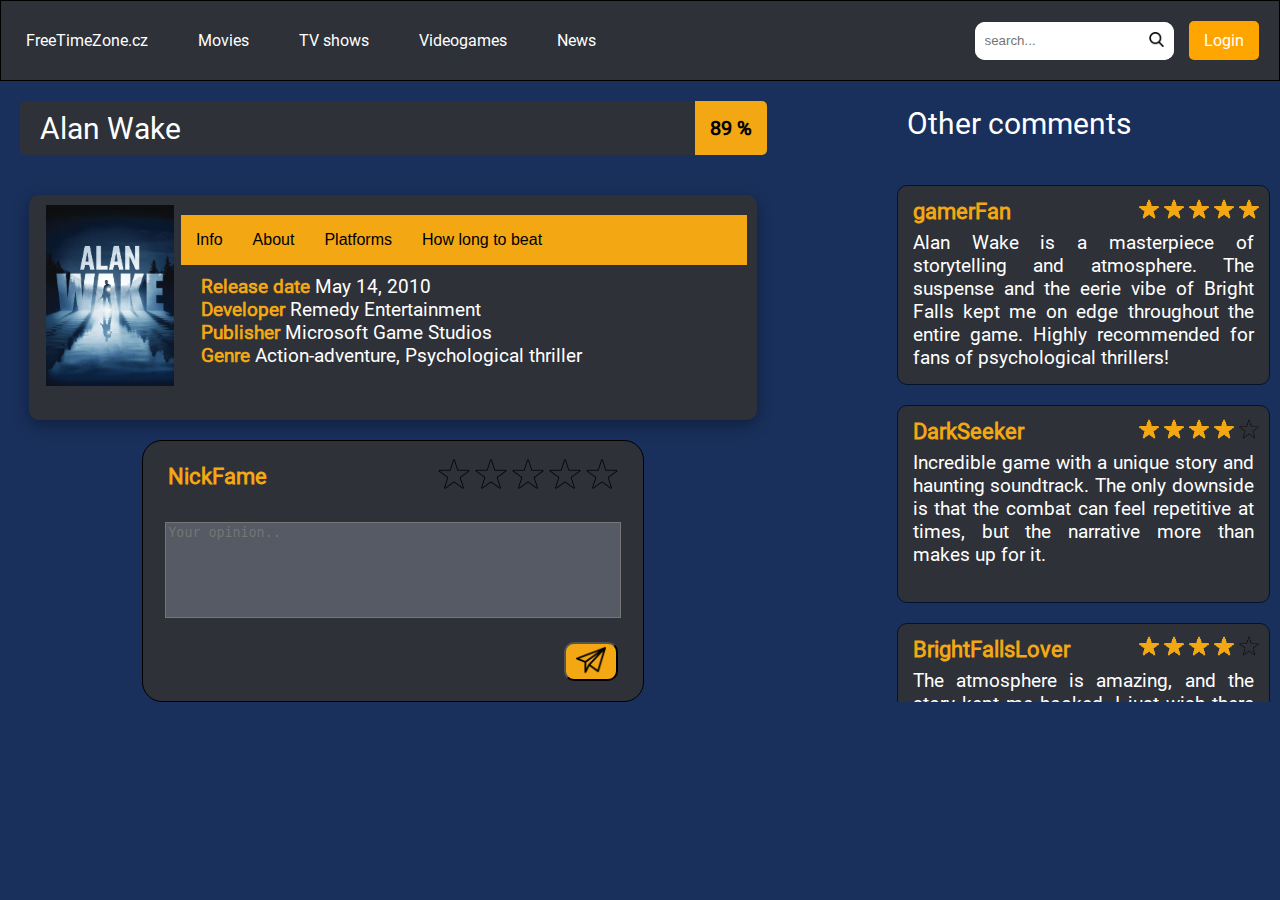
==== commit 6b0bebde: "version 2.05" ====
--- a/alan_wake.html
+++ b/alan_wake.html
@@ -41,10 +41,10 @@
                 <button onclick="openHowlongtobeat()">How long to beat</button>
             </div>
             <div class="title__description__info">
-                <span id="title__description--bold">Release date:</span> May 14, 2010<br>
-                <span id="title__description--bold">Developer:</span> Remedy Entertainment<br>
-                <span id="title__description--bold">Publisher:</span> Microsoft Game Studios<br>
-                <span id="title__description--bold">Genre:</span> Action-adventure, Psychological thriller<br><br>
+                <span id="title__description--bold">Release date</span> May 14, 2010<br>
+                <span id="title__description--bold">Developer</span> Remedy Entertainment<br>
+                <span id="title__description--bold">Publisher</span> Microsoft Game Studios<br>
+                <span id="title__description--bold">Genre</span> Action-adventure, Psychological thriller<br><br>
             </div>
 
             <p class="title__description__about">Dive into the haunting world of Alan Wake, a psychological thriller where a writer’s words come to life, blurring the lines between reality and fiction. Set in the small town of Bright Falls, the game unravels a gripping narrative filled with suspense, mystery, and shadowy dangers. Alan must unravel the truth behind his wife’s disappearance while battling a dark presence that turns ordinary people into nightmarish foes. Will you brave the darkness and uncover the secrets of Bright Falls?</p>
@@ -94,50 +94,87 @@
             }
         </script>
 
-        <div class="title__user-comment">
-            <header>
-                username
-                <span><input type="number" min="1" max="10" class="title__user-comment__rating"> / 10 </span>
-            </header>
-            <form>
-                <textarea></textarea>
-                <button type="submit">
-                    Post
-                </button>
-            </form>
+<div class="title__user-review">
+    <form>
+        <header class="title__user-review__header">
+            <h3>NickFame</h3>
+            <span class="title__user-review__header__rating">
+                <img src="icons/restart.png" onclick="renewRating()">
+                <img src="icons/star.png">
+                <img src="icons/star.png">
+                <img src="icons/star.png">
+                <img src="icons/star.png">
+                <img src="icons/star.png">
+            </span>
+        </header>
+        <div class="title__user-review__comment">
+            <textarea placeholder="Your opinion.."></textarea>
         </div>
+        <button>
+            <img src="icons/send.png">
+        </button>
+    </form>
+</div>
+
+<script src="rating.js">
+</script>
         <header class="title__comments__other-comments">
             <h2>Other comments</h2>
         </header>
         <div class="title__comments">
             <div class="title__comments__comment">
-                <header>
-                    gamerFan
-                    <span>10 / 10</span>
+                <header class="title__comments__comment__header">
+                    <h3>gamerFan</h3>
+                    <span class="title__comments__comment__header__rating">
+                        <img src="icons/star-filled.png">
+                        <img src="icons/star-filled.png">
+                        <img src="icons/star-filled.png">
+                        <img src="icons/star-filled.png">
+                        <img src="icons/star-filled.png">
+                    </span>
                 </header>
                 <p>Alan Wake is a masterpiece of storytelling and atmosphere. The suspense and the eerie vibe of Bright Falls kept me on edge throughout the entire game. Highly recommended for fans of psychological thrillers!</p>
             </div>
             <div class="title__comments__comment">
-                <header>
-                    DarkSeeker
-                    <span>9 / 10</span>
+                <header class="title__comments__comment__header">
+                    <h3>DarkSeeker</h3>
+                    <span class="title__comments__comment__header__rating">
+                        <img src="icons/star-filled.png">
+                        <img src="icons/star-filled.png">
+                        <img src="icons/star-filled.png">
+                        <img src="icons/star-filled.png">
+                        <img src="icons/star.png">
+                    </span>
                 </header>
                 <p>Incredible game with a unique story and haunting soundtrack. The only downside is that the combat can feel repetitive at times, but the narrative more than makes up for it.</p>
             </div>
             <div class="title__comments__comment">
-                <header>
-                    BrightFallsLover
-                    <span>8 / 10</span>
+                <header class="title__comments__comment__header">
+                    <h3>BrightFallsLover</h3>
+                    <span class="title__comments__comment__header__rating">
+                        <img src="icons/star-filled.png">
+                        <img src="icons/star-filled.png">
+                        <img src="icons/star-filled.png">
+                        <img src="icons/star-filled.png">
+                        <img src="icons/star.png">
+                    </span>
                 </header>
                 <p>The atmosphere is amazing, and the story kept me hooked. I just wish there was more variety in the gameplay mechanics. Still, a fantastic experience!</p>
             </div>
             <div class="title__comments__comment">
-                <header>
-                    MysteryHunter
-                    <span>10 / 10</span>
+                <header class="title__comments__comment__header">
+                    <h3>MysteryHunter</h3>
+                    <span class="title__comments__comment__header__rating">
+                        <img src="icons/star-filled.png">
+                        <img src="icons/star-filled.png">
+                        <img src="icons/star-filled.png">
+                        <img src="icons/star-filled.png">
+                        <img src="icons/star-filled.png">
+                    </span>
                 </header>
                 <p>Alan Wake is one of the best psychological thrillers out there. The attention to detail in the storytelling and world-building is phenomenal. A must-play!</p>
             </div>
+            
         </div>
     </main>
 </body>
--- a/style.css
+++ b/style.css
@@ -130,7 +130,7 @@
 
 
 footer {
-    background-color: var(--color-element-A);
+    background-color: var(--color-element-B);
     height: 5vh;
     color: white;
 }
@@ -415,7 +415,7 @@
     text-decoration: none;
 }
 
-/*Styles for all movies, shows and videogames*/
+/* Styles for all movies, shows and videogames */
 
 
 .title__header{
@@ -463,10 +463,10 @@
     margin-top: 10px;
     margin-bottom: 10px;
     display: flex;
-    justify-items: center;
-    align-items: center;
+    justify-content: center;
+    flex-direction: column;
     width: 100%;
-    height: 50px;
+    height: fit-content;
 }
 .title__description__btns button {
     background-color: var(--color-element-A);
@@ -496,7 +496,7 @@
 .title__description__about {
     display: none;
     margin: 10px;
-    padding: 5px;
+    padding: 10px;
     text-align: justify;
 }
 .title__description__platforms{
@@ -531,68 +531,70 @@
     padding-bottom: 10px;
 
 }
-.title__user-comment{
-    width: calc(90% - 20px);
-    margin: auto;
-    margin-bottom: 20px;
+.title__user-review {
+    justify-self: center;
     display: grid;
     grid-template-columns: 1fr;
-    grid-template-rows: 30px 1fr;
-    grid-template-areas: "header"
-                         "form";
-    background-color: white;
-    border: #03122F 1px solid;
-    padding: 10px;
+    border: 1px solid black;
+    width: 300px;
+    height: fit-content;
+    border-radius: 20px;
+    background-color: var(--color-element-B);
+}
+
+.title__user-review__header {
+    display: flex;
+    flex-direction: column;
+    
+    margin-bottom: 10px;
+}
+
+.title__user-review__header h3 {
+    color: var(--color-element-A);
+    margin-left: 25px;
+    align-self: left;
+}
+
+.title__user-review__header__rating {
+    margin-right: 10px;
+    cursor: pointer;
+    align-self: center;
+}
+.title__user-review__header__rating img[src = "icons/restart.png"]{
+    filter: invert(1);
+    cursor: pointer;
+    display: none;
+}
+.title__user-review__header__rating img[src = "icons/restart.png"]:hover {
+    transform: scale(1.05);
+}
+.title__user-review__comment{
+    height: 100px;
+}
+.title__user-review__comment textarea {
+    width: 250px;
+    height: 90%;
+    display: block;
+    resize: none;
+    margin: auto;
+    color: white;
+    background-color: #565a64;
+}
+.title__user-review button {
+    display: block;
+    background-color: var(--color-element-A);
+    padding-left: 10px;
+    padding-right: 10px;
     border-radius: 10px;
-}
-
-.title__user-comment > header {
-    grid-area: "header";
-    display: flex;
-    justify-content: space-between;
-    align-items: center;
-    margin: 5px;
-}
-.title__user-comment > form {
-    grid-area: "form" ;
-    justify-content: end;
-}
-
-.title__user-comment textarea {
-    width: 90%;
-    aspect-ratio: 5 / 3;
-    margin: 10px;
-    padding: 3px;
-    resize: none;
-    border: none;
-    box-shadow: rgb(204, 219, 232) 3px 3px 6px 0px inset, rgba(255, 255, 255, 0.5) -3px -3px 6px 1px inset;
-    border-radius: 2px;
-    text-overflow: ellipsis;
-    text-align: justify;
-}
-.title__user-comment button {
-    display: block;
-    margin: 5px;
-    padding: 7px 10px;
-    justify-self: end;
-    color: white;
-    background-color:#082869;
-    border: none;
-    border-radius: 8px;
-    cursor: pointer;
-}
-.title__user-comment button:hover {
-    background-color:#051a44 ;
-    box-shadow: rgba(0, 0, 0, 0.15) 1.95px 1.95px 2.6px;
-    transition: background 0.1s ease;
-}
-.title__user-comment__rating {
-    font-size: 16px;
-    width:35px;
-    border: none;
-    border-radius: 1px;
-    box-shadow: rgb(204, 219, 232) 3px 3px 6px 0px inset, rgba(255, 255, 255, 0.5) -3px -3px 6px 1px inset;
-    
+    justify-self: right;
+    margin: 20px 25px;
+    cursor: pointer;
+}
+.title__user-review button > img {
+    width: 30px;
+}
+.title__user-review button:hover {
+    transform: scale(1.05);
 }
 .title__comments {
     display: flex;
@@ -613,15 +615,25 @@
     padding: 10px;
     margin: 10px;
     border-radius: 10px;
-}
-.title__comments__comment header {
+    background-color: var(--color-element-B);
+}
+.title__comments__comment__header {
     grid-area: "header";
     display: flex;
+    align-items: center;
     justify-content: space-between;
-    align-items: center;
-    margin: 5px;
+    margin-top: 10px;
+    margin-bottom: 10px;
+}
+.title__comments__comment__header__rating img{
+    width: 20px;
+}
+.title__comments__comment__header h3 {
+    color: var(--color-element-A);
+    margin-left: 5px;
 }
 .title__comments__comment p {
+    color: white;
     grid-area: "review";
     margin: 5px;
     text-align: justify;
@@ -901,6 +913,14 @@
     .registration {
         width: 350px;
     }
+
+    /*styles for all movies, shows and videogames*/
+
+    .title__description__btns {
+        flex-direction: row;
+        justify-content: flex-start;
+        height: 50px;
+    }
 }
 @media screen and (min-width: 586px) {
     .article__user-comment{
@@ -944,9 +964,6 @@
     }
     .title__description img {
         width: 30%;
-    }
-    .title__user-comment {
-        width: 50%;
     }
 }
 @media screen and (min-width: 750px) {
@@ -1014,12 +1031,22 @@
     .title__description__btns button{
         align-content: center;
     }
-    .title__user-comment{
-        grid-column: 1 / 2;
-        grid-row: 3 / 4;
-        width: 33%;
-        aspect-ratio: 3 / 2 ;
-
+    .title__user-review{
+        width: 500px;
+    }
+    .title__user-review__header{
+        flex-direction: row;
+        align-items: center;
+        justify-content: space-between;
+    }
+    .title__user-review__header h3{
+        margin-left: 25px;
+    }
+    .title__user-review__header__rating{
+        margin-right: 25px;
+    }
+    .title__user-review textarea{
+        width: 450px;
     }
     .title__comments__comment{
         width: 90%;
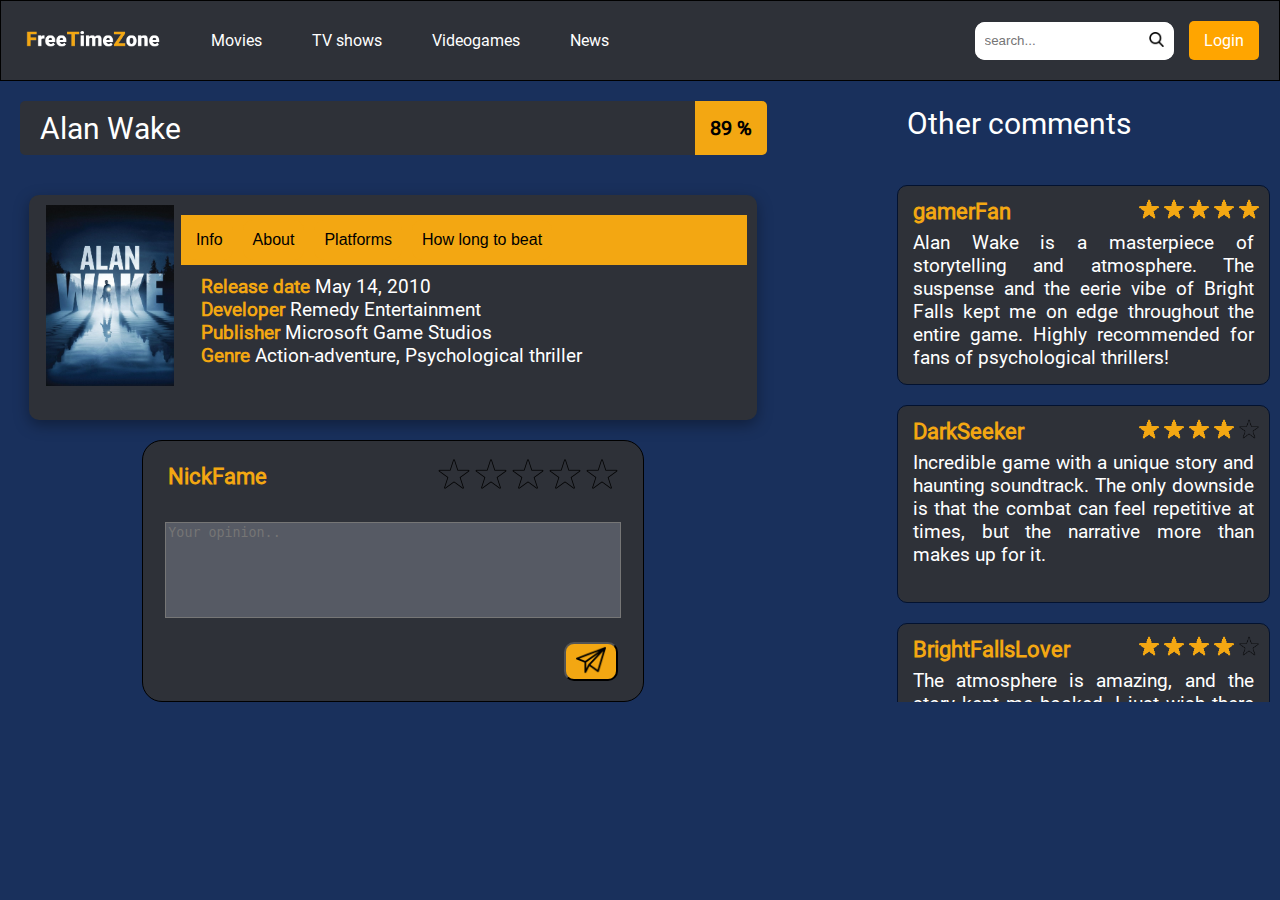
==== commit e29a252e: "version 2.1" ====
--- a/alan_wake.html
+++ b/alan_wake.html
@@ -12,7 +12,7 @@
     <nav class="nav-primary">
         <div class = "nav-primary__navbar">
             <ul class="nav-primary__links">
-                <li><a href="index.html">FreeTimeZone.cz</a></li>
+                <li id = "logo"><a href="index.html"><img src="icons/FreeTimeZone.png"></a></li>
                 <li><a href="movies.html">Movies</a></li>
                 <li><a href="shows.html">TV shows</a></li>
                 <li><a href="videogames.html">Videogames</a></li>
--- a/style.css
+++ b/style.css
@@ -61,6 +61,12 @@
     padding-bottom: auto;
     font-size: 1rem;
 }
+#logo a img {
+    height: 1rem;
+}
+#logo a:hover img {
+    content: url("icons/FreeTimeZone-hover.png");
+}
 #login{
     color: white;
     text-decoration: none;
@@ -97,7 +103,7 @@
     background-color: white;
 }
 .nav-primary__form_login form button:hover{
-    background-color: silver;
+    background-color: var(--color-element-A);
     cursor: pointer;
     outline: 3px solid black;
 }
@@ -144,7 +150,6 @@
     align-items: center;
 }
 .login {
-
     height: 350px;
     width: 250px;
     color: white;
@@ -166,7 +171,7 @@
     filter: none;
     transform: scale(1.01);
 }
-.login a img {
+.login__back img {
     height: 32px;
     filter: invert(1);
 }
@@ -217,7 +222,8 @@
 }
 
 .registration{
-    height: 450px;
+    min-height: 450px;
+    max-height: 700px;
     width: 250px;
     color: white;
     background-color: var(--color-element-B); 
@@ -226,7 +232,22 @@
     padding: 25px;
     outline: 5px solid white;
 }
-
+.registration__back {
+    float: right;
+    height: 32px;
+    border-radius: 5px;
+}
+.registration__back:hover {
+    background-color: var(--color-element-B);
+}
+.registration__back:hover > img {
+    filter: none;
+    transform: scale(1.01);
+}
+.registration__back img {
+    height: 32px;
+    filter: invert(1);
+}
 .registration form {
     display: grid;
     grid-template-columns: 1fr;
@@ -265,11 +286,12 @@
 
 /* movies.html, tvshows.html and videogames.html */
 #btn--filter{
+    position: sticky;
     background-color: white;
-    width: 100%;
     text-align: center;
     cursor: pointer;
     border: white 1px solid;
+    border-radius: 5px;
 
 }
 #btn--filter img {
@@ -300,6 +322,36 @@
 .filters__form__year, .filters__form__rating{
     border-top: 1px solid white;
     margin-bottom: 10px;
+}
+.filters__form__rating {
+    display: grid;
+    grid-template-columns: 150px;
+    grid-row-gap: 5px;
+    justify-items: right;
+}
+.filters__form__rating input{
+    color: var(--color-element-A);
+    background-color: var(--color-element-B);
+    margin-left: 20px;
+    border-radius: 5px;
+}
+.filters__form__rating h3{
+    justify-self: left;
+}
+.filters__form__year {
+    display: grid;
+    grid-template-columns: 150px;
+    grid-row-gap: 5px;
+    justify-items: right;
+}
+.filters__form__year input{
+    color: var(--color-element-A);
+    background-color: var(--color-element-B);
+    margin-left: 20px;
+    border-radius: 5px;
+}
+.filters__form__year h3{
+    justify-self: left;
 }
 .filters__form__platforms, .filters__form__genre{
     border-top: 1px solid white;
@@ -338,7 +390,8 @@
     background-color: var(--color-element-B);
     display: grid;
     grid-template-columns: 1fr;
-    width: 300px;
+    max-width: 300px;
+    min-width: 250px;
     position: relative;
     margin: 15px;
     padding-top: 15px;
@@ -726,27 +779,47 @@
 .news__aside{
     display: none;
     height: fit-content;
-    background-color: var(--color-element-A);
+    background-color: var(--color-element-B);
     color: white;
     padding: 20px;
     box-shadow: rgba(50, 50, 93, 0.25) 0px 13px 27px -5px, rgba(0, 0, 0, 0.3) 0px 8px 16px -8px;
 }
+.news__aside__sort h2{
+    color: var(--color-element-A);
+}
 .news__aside__sort{
     margin-bottom: 15px;
-}
-.news__aside__sort::first-line{
-    font-size: 20px;
-    font-weight: 600;
-}
-.news__aside__newsletter > label{
-    margin-right: 10px;
+    display: grid;
+    grid-template-columns: 1fr;
+    grid-row-gap: 5px;
+}
+.news__aside__newsletter {
+    display: grid;
+    grid-template-columns: 1fr;
+    align-items: center;
+}
+.news__aside__newsletter > span > span {
+    font-size: 600;
+    color: var(--color-element-A);
+}
+.news__aside__newsletter input{
+    width: 40%;
+    margin: 10px;
+    padding: 5px;
+    border-radius: 5px;
 }
 .news__aside__newsletter button {
     cursor: pointer;
-    padding: 3px 7px;
-    background-color: #283e6b;
-    color: white;
-}
+    padding: 10px;
+    background-color: var(--color-element-A);
+    color: white;
+    border-radius: 10px;
+    justify-self: left;
+}
+.news__aside__newsletter button:hover{
+    transform: scale(1.05);
+}
+.new
 /* article.html */
 .article__author {
     height: 100px;
@@ -760,7 +833,7 @@
 .main--article article {
     box-shadow: rgba(0, 0, 0, 0.25) 0px 54px 55px, rgba(0, 0, 0, 0.12) 0px -12px 30px, rgba(0, 0, 0, 0.12) 0px 4px 6px, rgba(0, 0, 0, 0.17) 0px 12px 13px, rgba(0, 0, 0, 0.09) 0px -3px 5px;
     color: white;
-    background-color: var(--color-element-A);
+    background-color: var(--color-element-B);
     padding: 10px;
 }
 .main--article article section {
@@ -770,75 +843,62 @@
 }
 .main--article article header {
     margin-left: 10px;
+    color: var(--color-element-A);
 }
 .article__release-date {
     font-style: italic;
     margin: 10px;
 }
-.article__user-comment{
-    color: white;
-    width: calc(90% - 20px);
-    aspect-ratio: 2;
+.article__user-comment {
+    justify-self: center;
+    display: grid;
+    grid-template-columns: 1fr;
+    border: 1px solid black;
+    width: 80%;
+    height: fit-content;
+    border-radius: 20px;
+    background-color: var(--color-element-B);
+    margin-top: 10px;
+}
+
+.article__user-comment__header {
+    
+    margin-bottom: 10px;
+}
+
+.article__user-comment__header h3 {
+    color: var(--color-element-A);
+    margin-left: 25px;
+    align-self: left;
+}
+
+.article__user-comment__opinion{
+    height: 100px;
+}
+.article__user-comment__opinion textarea {
+    width: 90%;
+    height: 90%;
+    display: block;
+    resize: none;
     margin: auto;
-    margin-top: 20px;
-    margin-bottom: 20px;
-    display: grid;
-    grid-template-columns: 1fr;
-    grid-template-rows: 30px 1fr;
-    grid-template-areas: "header"
-                         "form";
-    background-color: var(--color-element-A);
-    border: #03122F 1px solid;
-    padding: 10px;
-    border-radius: 10px;
-}
-
-.article__user-comment > header {
-    color: white;
-    grid-area: "header";
-    margin: 5px;
-}
-.article__user-comment > form {
-    grid-area: "form" ;
-    justify-content: end;
-}
-
-.article__user-comment textarea {
-    width: 90%;
-    aspect-ratio: 5 / 3;
-    margin: 10px;
-    padding: 3px;
-    resize: none;
-    border: none;
-    box-shadow: rgb(204, 219, 232) 3px 3px 6px 0px inset, rgba(255, 255, 255, 0.5) -3px -3px 6px 1px inset;
-    border-radius: 2px;
-    text-overflow: ellipsis;
-    text-align: justify;
-    background-color: var(--color-element-A);
+    color: white;
+    background-color: #565a64;
 }
 .article__user-comment button {
     display: block;
-    margin: 5px;
-    padding: 7px 10px;
-    justify-self: end;
-    color: white;
-    background-color:#082869;
-    border: none;
-    border-radius: 8px;
-    cursor: pointer;
+    background-color: var(--color-element-A);
+    padding-left: 10px;
+    padding-right: 10px;
+    border-radius: 10px;
+    justify-self: right;
+    margin: 20px 25px;
+    cursor: pointer;
+}
+.article__user-comment button > img {
+    width: 30px;
 }
 .article__user-comment button:hover {
-    background-color:#051a44 ;
-    box-shadow: rgba(0, 0, 0, 0.15) 1.95px 1.95px 2.6px;
-    transition: background 0.1s ease;
-}
-.article__user-comment__rating {
-    font-size: 16px;
-    width:35px;
-    border: none;
-    border-radius: 1px;
-    box-shadow: rgb(204, 219, 232) 3px 3px 6px 0px inset, rgba(255, 255, 255, 0.5) -3px -3px 6px 1px inset;
-    
+    transform: scale(1.05);
 }
 .article__comments__other-comments h2{
     color:white;
@@ -865,7 +925,7 @@
     padding: 10px;
     margin: 10px;
     border-radius: 10px;
-    background-color: var(--color-element-A);
+    background-color: var(--color-element-B);
     color: white;
     box-shadow: rgba(6, 24, 44, 0.4) 0px 0px 0px 2px, rgba(6, 24, 44, 0.65) 0px 4px 6px -1px, rgba(255, 255, 255, 0.08) 0px 1px 0px inset;
 }
@@ -875,6 +935,9 @@
     justify-content: space-between;
     align-items: center;
     margin: 5px;
+}
+.article__comments__comment header h3 {
+    color: var(--color-element-A);
 }
 .article__comments__comment p {
     grid-area: "review";
@@ -1064,10 +1127,12 @@
         position: sticky;
         top: 0;
         left: 0;
-        padding: 40px;
+        padding-left: 40px;
+        padding-top: 20px;
+        padding-right: 40px;
         display: block;
         float: left;
-        width: 20%;
+        width: 24%;
         height: 100vh;
     }
 }
